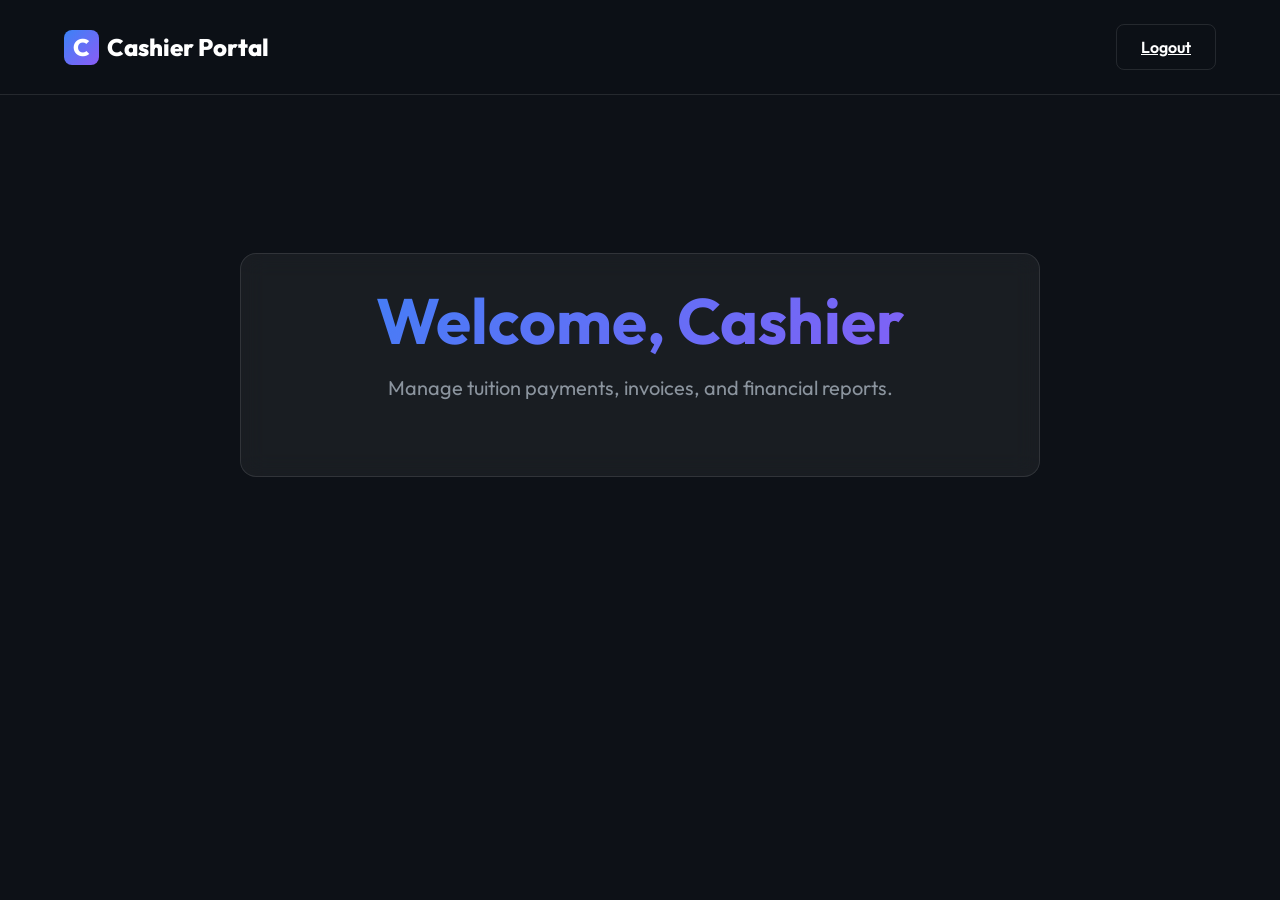
==== src/main/resources/static/html/cashier.html @ 08bd8ef0 "ozgarish" ====
<!DOCTYPE html>
<html lang="en">
<head>
    <meta charset="UTF-8">
    <meta name="viewport" content="width=device-width, initial-scale=1.0">
    <title>Cashier Dashboard | Ozone School</title>
    <link href="https://fonts.googleapis.com/css2?family=Outfit:wght@300;400;500;700;800&display=swap" rel="stylesheet">
    <link rel="stylesheet" href="../css/index.css">
</head>
<body>
<nav class="navbar">
    <div class="logo">
        <span class="logo-icon">C</span>
        Cashier Portal
    </div>
    <a href="../index.html" class="btn btn-outline">Logout</a>
</nav>
<main class="hero" style="min-height: 60vh; justify-content: center; text-align: center;">
    <div class="glass-card" style="width: 100%; max-width: 800px; animation: slideUp 0.6s ease-out;">
        <h1 class="text-gradient" style="margin-bottom: 1rem;">Welcome, Cashier</h1>
        <p>Manage tuition payments, invoices, and financial reports.</p>
    </div>
</main>
</body>
</html>
---- src/main/resources/static/css/index.css ----
:root {
    --bg-color: #0d1117;
    --text-primary: #ffffff;
    --text-secondary: #8b949e;
    --primary-color: #3b82f6;
    --primary-hover: #2563eb;
    --accent-color: #8b5cf6;
    --glass-bg: rgba(255, 255, 255, 0.05);
    --glass-border: rgba(255, 255, 255, 0.1);
    --font-main: 'Outfit', sans-serif;
}

* {
    margin: 0;
    padding: 0;
    box-sizing: border-box;
}

body {
    font-family: var(--font-main);
    background-color: var(--bg-color);
    color: var(--text-primary);
    min-height: 100vh;
    overflow-x: hidden;
    position: relative;
}

/* Background Gradients */
.blob {
    position: absolute;
    filter: blur(100px);
    z-index: -1;
    opacity: 0.5;
    animation: float 10s infinite alternate ease-in-out;
}

.shape-1 {
    top: -10%;
    left: -10%;
    width: 500px;
    height: 500px;
    background: radial-gradient(circle, var(--accent-color) 0%, transparent 70%);
}

.shape-2 {
    bottom: -10%;
    right: -10%;
    width: 600px;
    height: 600px;
    background: radial-gradient(circle, var(--primary-color) 0%, transparent 70%);
    animation-delay: -5s;
}

@keyframes float {
    0% { transform: translate(0, 0); }
    100% { transform: translate(50px, 50px); }
}

/* Navigation */
.navbar {
    display: flex;
    justify-content: space-between;
    align-items: center;
    padding: 1.5rem 5%;
    background: rgba(13, 17, 23, 0.8);
    backdrop-filter: blur(10px);
    border-bottom: 1px solid var(--glass-border);
    position: sticky;
    top: 0;
    z-index: 100;
}

.logo {
    font-size: 1.5rem;
    font-weight: 800;
    display: flex;
    align-items: center;
    gap: 0.5rem;
}

.logo-icon {
    background: linear-gradient(135deg, var(--primary-color), var(--accent-color));
    color: white;
    width: 35px;
    height: 35px;
    display: flex;
    align-items: center;
    justify-content: center;
    border-radius: 8px;
}

/* Buttons */
.btn {
    padding: 0.75rem 1.5rem;
    border-radius: 8px;
    font-family: var(--font-main);
    font-weight: 600;
    font-size: 1rem;
    cursor: pointer;
    transition: all 0.3s ease;
    border: none;
    outline: none;
}

.btn-primary {
    background: linear-gradient(135deg, var(--primary-color), var(--accent-color));
    color: white;
    box-shadow: 0 4px 15px rgba(59, 130, 246, 0.4);
}

.btn-primary:hover {
    transform: translateY(-2px);
    box-shadow: 0 6px 20px rgba(59, 130, 246, 0.6);
}

.btn-outline {
    background: transparent;
    border: 1px solid var(--glass-border);
    color: white;
}

.btn-outline:hover {
    background: var(--glass-bg);
    border-color: white;
}

.btn-ghost {
    background: transparent;
    color: var(--text-secondary);
}

.btn-ghost:hover {
    color: white;
}

.btn-block {
    width: 100%;
    padding: 1rem;
    margin-top: 1rem;
}

/* Hero Section */
.hero {
    display: flex;
    align-items: center;
    justify-content: space-between;
    padding: 5rem 5%;
    min-height: calc(100vh - 80px);
    gap: 4rem;
}

.hero-content {
    flex: 1;
    max-width: 600px;
    animation: slideUp 1s ease-out forwards;
}

.badge {
    display: inline-block;
    padding: 0.5rem 1rem;
    background: var(--glass-bg);
    border: 1px solid var(--glass-border);
    border-radius: 20px;
    font-size: 0.875rem;
    color: var(--primary-color);
    margin-bottom: 1.5rem;
}

.hero h1 {
    font-size: 4rem;
    line-height: 1.1;
    margin-bottom: 1.5rem;
}

.text-gradient {
    background: linear-gradient(135deg, var(--primary-color), var(--accent-color));
    -webkit-background-clip: text;
    -webkit-text-fill-color: transparent;
}

.hero p {
    font-size: 1.25rem;
    color: var(--text-secondary);
    margin-bottom: 2.5rem;
    line-height: 1.6;
}

.hero-actions {
    display: flex;
    gap: 1rem;
}

/* Glass Cards */
.glass-card {
    background: var(--glass-bg);
    backdrop-filter: blur(12px);
    -webkit-backdrop-filter: blur(12px);
    border: 1px solid var(--glass-border);
    border-radius: 16px;
    padding: 2rem;
}

.hero-image-container {
    flex: 1;
    position: relative;
    height: 400px;
    animation: fadeIn 1.2s ease-out forwards;
}

.main-hero-card {
    position: absolute;
    top: 50%;
    left: 50%;
    transform: translate(-50%, -50%);
    width: 350px;
    height: 250px;
    display: flex;
    flex-direction: column;
    justify-content: center;
    box-shadow: 0 20px 40px rgba(0,0,0,0.4);
    z-index: 2;
}

.card-header {
    font-size: 1.5rem;
    font-weight: 700;
    margin-bottom: 1rem;
}

.card-body {
    color: var(--text-secondary);
}

.stat-card {
    position: absolute;
    padding: 1.5rem;
    width: 200px;
    z-index: 3;
    animation: floating 4s infinite alternate ease-in-out;
}

.stat-card h3 {
    font-size: 2rem;
    background: linear-gradient(135deg, #34d399, #10b981);
    -webkit-background-clip: text;
    -webkit-text-fill-color: transparent;
}

.stat-card.stat-1 {
    top: 0;
    right: 0;
}

.stat-card.stat-2 {
    bottom: 0;
    left: 0;
    animation-delay: -2s;
}

/* Modal Styling */
.modal-overlay {
    position: fixed;
    top: 0;
    left: 0;
    width: 100%;
    height: 100%;
    background: rgba(0, 0, 0, 0.6);
    backdrop-filter: blur(5px);
    display: flex;
    align-items: center;
    justify-content: center;
    z-index: 1000;
    opacity: 0;
    pointer-events: none;
    transition: opacity 0.3s ease;
}

.modal-overlay.show {
    opacity: 1;
    pointer-events: all;
}

.modal-content {
    width: 100%;
    max-width: 450px;
    position: relative;
    transform: translateY(20px) scale(0.95);
    transition: all 0.3s ease;
    box-shadow: 0 25px 50px rgba(0,0,0,0.5);
    padding: 3rem 2.5rem;
}

.modal-overlay.show .modal-content {
    transform: translateY(0) scale(1);
}

.close-btn {
    position: absolute;
    top: 15px;
    right: 20px;
    background: none;
    border: none;
    color: var(--text-secondary);
    font-size: 1.5rem;
    cursor: pointer;
    transition: color 0.2s;
}

.close-btn:hover {
    color: white;
}

.modal-header {
    text-align: center;
    margin-bottom: 2rem;
}

.modal-header h2 {
    font-size: 2rem;
    margin-bottom: 0.5rem;
}

.modal-header p {
    color: var(--text-secondary);
}

.input-group {
    margin-bottom: 1.5rem;
}

.input-group label {
    display: block;
    margin-bottom: 0.5rem;
    font-size: 0.875rem;
    color: var(--text-secondary);
    font-weight: 500;
}

.input-group input, .input-group select {
    width: 100%;
    padding: 1rem;
    border-radius: 8px;
    background: rgba(0, 0, 0, 0.2);
    border: 1px solid var(--glass-border);
    color: white;
    font-family: var(--font-main);
    font-size: 1rem;
    transition: border-color 0.3s, box-shadow 0.3s;
}

.input-group input:focus, .input-group select:focus {
    outline: none;
    border-color: var(--primary-color);
    box-shadow: 0 0 0 2px rgba(59, 130, 246, 0.2);
}

.input-group select {
    appearance: none;
    cursor: pointer;
}

.custom-select {
    position: relative;
}

.custom-select::after {
    content: '▼';
    font-size: 0.8rem;
    color: var(--text-secondary);
    position: absolute;
    right: 1rem;
    top: 50%;
    transform: translateY(-50%);
    pointer-events: none;
}

/* Animations */
@keyframes slideUp {
    from { opacity: 0; transform: translateY(40px); }
    to { opacity: 1; transform: translateY(0); }
}

@keyframes fadeIn {
    from { opacity: 0; }
    to { opacity: 1; }
}

@keyframes floating {
    0% { transform: translateY(0); }
    100% { transform: translateY(-15px); }
}

/* Responsive */
@media (max-width: 768px) {
    .hero {
        flex-direction: column;
        text-align: center;
        padding-top: 3rem;
    }

    .hero h1 {
        font-size: 3rem;
    }

    .hero-actions {
        justify-content: center;
    }

    .hero-image-container {
        width: 100%;
        margin-top: 2rem;
    }
}
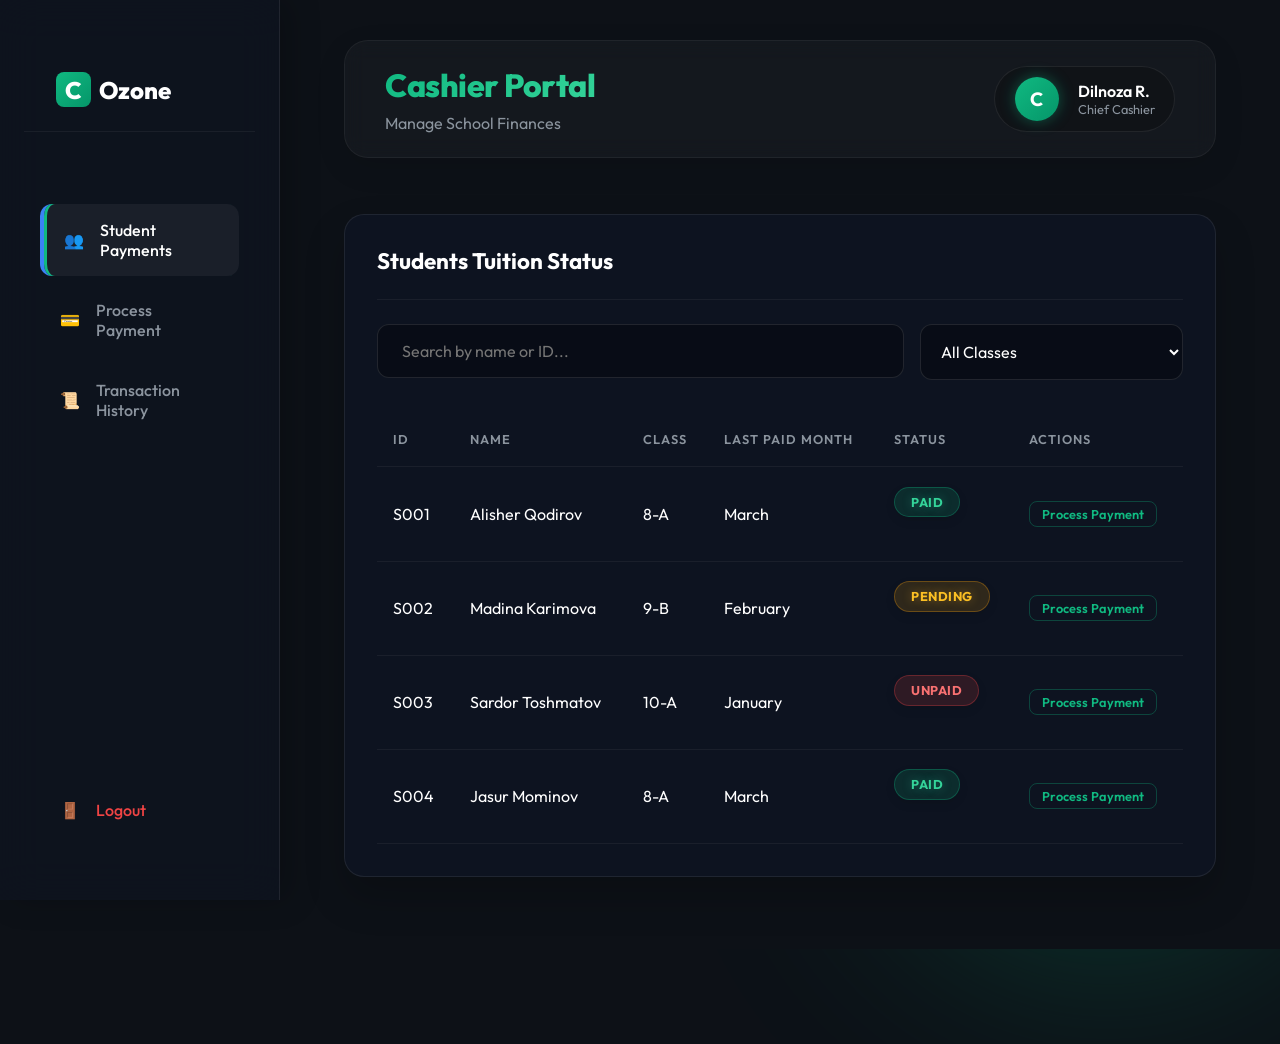
==== commit e7e24ceb: "full" ====
--- a/src/main/resources/static/html/cashier.html
+++ b/src/main/resources/static/html/cashier.html
@@ -6,20 +6,192 @@
     <title>Cashier Dashboard | Ozone School</title>
     <link href="https://fonts.googleapis.com/css2?family=Outfit:wght@300;400;500;700;800&display=swap" rel="stylesheet">
     <link rel="stylesheet" href="../css/index.css">
+    <link rel="stylesheet" href="../css/cashier.css">
+    <script src="../js/cashier.js" defer></script>
 </head>
 <body>
-<nav class="navbar">
-    <div class="logo">
-        <span class="logo-icon">C</span>
-        Cashier Portal
-    </div>
-    <a href="../index.html" class="btn btn-outline">Logout</a>
-</nav>
-<main class="hero" style="min-height: 60vh; justify-content: center; text-align: center;">
-    <div class="glass-card" style="width: 100%; max-width: 800px; animation: slideUp 0.6s ease-out;">
-        <h1 class="text-gradient" style="margin-bottom: 1rem;">Welcome, Cashier</h1>
-        <p>Manage tuition payments, invoices, and financial reports.</p>
-    </div>
-</main>
+
+<!-- Background decorative elements -->
+<div class="blob shape-1" style="background: radial-gradient(circle, #10b981 0%, transparent 70%);"></div>
+<div class="blob shape-2" style="background: radial-gradient(circle, #059669 0%, transparent 70%);"></div>
+
+<div class="dashboard-layout">
+
+    <!-- Sidebar -->
+    <aside class="sidebar">
+        <div class="sidebar-header">
+            <div class="logo">
+                <span class="logo-icon" style="background: linear-gradient(135deg, #10b981, #059669);">C</span>
+                Ozone
+            </div>
+        </div>
+        <nav class="sidebar-nav">
+            <a href="#" class="nav-item active" data-section="student-payments">
+                <span>👥</span> Student Payments
+            </a>
+            <a href="#" class="nav-item" data-section="process-payment">
+                <span>💳</span> Process Payment
+            </a>
+            <a href="#" class="nav-item" data-section="transaction-history">
+                <span>📜</span> Transaction History
+            </a>
+            <a href="../index.html" class="nav-item" style="margin-top: auto; color: #ef4444;">
+                <span>🚪</span> Logout
+            </a>
+        </nav>
+    </aside>
+
+    <!-- Main Content -->
+    <main class="main-content">
+        <header class="dashboard-header">
+            <div>
+                <h2 class="text-gradient" style="background: linear-gradient(135deg, #10b981, #34d399); -webkit-background-clip: text; background-clip: text; -webkit-text-fill-color: transparent;">Cashier Portal</h2>
+                <p style="color: var(--text-secondary); margin-top: 0.5rem;">Manage School Finances</p>
+            </div>
+            <div class="user-profile">
+                <div class="avatar" style="background: linear-gradient(135deg, #10b981, #059669);">C</div>
+                <div>
+                    <div style="font-weight: 600;">Dilnoza R.</div>
+                    <div style="font-size: 0.8rem; color: var(--text-secondary);">Chief Cashier</div>
+                </div>
+            </div>
+        </header>
+
+        <!-- Student Payments Section -->
+        <section id="student-payments" class="section-content active">
+            <div class="table-container">
+                <div class="table-header">
+                    <h3>Students Tuition Status</h3>
+                </div>
+
+                <div style="display: flex; gap: 1rem; margin-bottom: 2rem;">
+                    <div style="flex: 2;">
+                        <input type="text" id="studentSearchInput" class="search-bar" style="margin-bottom: 0;" placeholder="Search by name or ID..." onkeyup="filterPayments()">
+                    </div>
+                    <div style="flex: 1;">
+                        <select id="classFilter" class="search-bar" style="margin-bottom: 0; padding: 1rem; cursor: pointer;" onchange="filterPayments()">
+                            <option value="all">All Classes</option>
+                            <!-- Populated by JS -->
+                        </select>
+                    </div>
+                </div>
+
+                <table class="data-table">
+                    <thead>
+                    <tr>
+                        <th>ID</th>
+                        <th>Name</th>
+                        <th>Class</th>
+                        <th>Last Paid Month</th>
+                        <th>Status</th>
+                        <th>Actions</th>
+                    </tr>
+                    </thead>
+                    <tbody id="paymentTableBody">
+                    <!-- Populated by JS -->
+                    </tbody>
+                </table>
+            </div>
+        </section>
+
+        <!-- Process Payment Section -->
+        <section id="process-payment" class="section-content">
+            <div class="payment-grid">
+                <div class="action-card">
+                    <div class="table-header">
+                        <h3>Process New Payment</h3>
+                    </div>
+
+                    <div class="student-card" id="selectedStudentInfo">
+                        <div>
+                            <h4 id="selectedStudentName" style="color: white; font-size: 1.1rem; margin-bottom: 0.3rem;">No student selected</h4>
+                            <p id="selectedStudentClass" style="color: var(--text-secondary); font-size: 0.9rem;">Please select a student from the list first</p>
+                        </div>
+                        <div style="font-size: 2rem;">👤</div>
+                    </div>
+
+                    <form id="paymentForm">
+                        <div class="input-group">
+                            <label>Payment Amount (UZS)</label>
+                            <input type="text" id="paymentAmount" value="2,000,000" readonly style="color: #cbd5e1; cursor: not-allowed; opacity: 0.8;">
+                        </div>
+
+                        <div class="input-group">
+                            <label>Month to Pay</label>
+                            <div class="custom-select">
+                                <select id="paymentMonth">
+                                    <option value="" disabled selected>Select month...</option>
+                                    <option value="January">January</option>
+                                    <option value="February">February</option>
+                                    <option value="March">March</option>
+                                    <option value="April">April</option>
+                                    <option value="May">May</option>
+                                    <option value="September">September</option>
+                                    <option value="October">October</option>
+                                    <option value="November">November</option>
+                                    <option value="December">December</option>
+                                </select>
+                            </div>
+                        </div>
+
+                        <div class="input-group">
+                            <label>Payment Method</label>
+                            <div class="custom-select">
+                                <select id="paymentMethod">
+                                    <option value="Cash">Cash</option>
+                                    <option value="Card (Terminal)">Card (Terminal)</option>
+                                    <option value="Payme / Click">Payme / Click</option>
+                                </select>
+                            </div>
+                        </div>
+
+                        <button type="button" class="btn btn-primary" style="width: 100%; margin-top: 1rem;" onclick="submitPayment()">Confirm Payment</button>
+                    </form>
+                </div>
+
+                <div class="action-card">
+                    <div class="table-header">
+                        <h3>Payment Summary</h3>
+                    </div>
+                    <div style="display: flex; flex-direction: column; gap: 1.5rem;">
+                        <div style="background: rgba(0,0,0,0.2); padding: 1.5rem; border-radius: 12px; border-left: 4px solid #10b981;">
+                            <p style="color: var(--text-secondary); font-size: 0.9rem; margin-bottom: 0.5rem;">Total Collected Today</p>
+                            <h3 style="color: white; font-size: 1.8rem;">16,000,000 <span style="font-size: 1rem; color: var(--text-secondary);">UZS</span></h3>
+                        </div>
+                        <div style="background: rgba(0,0,0,0.2); padding: 1.5rem; border-radius: 12px; border-left: 4px solid #f59e0b;">
+                            <p style="color: var(--text-secondary); font-size: 0.9rem; margin-bottom: 0.5rem;">Pending Payments (Current Month)</p>
+                            <h3 style="color: white; font-size: 1.8rem;">42 <span style="font-size: 1rem; color: var(--text-secondary);">Students</span></h3>
+                        </div>
+                    </div>
+                </div>
+            </div>
+        </section>
+
+        <!-- Transaction History Section -->
+        <section id="transaction-history" class="section-content">
+            <div class="table-container">
+                <div class="table-header">
+                    <h3>Recent Transactions</h3>
+                </div>
+                <table class="data-table">
+                    <thead>
+                    <tr>
+                        <th>Transaction ID</th>
+                        <th>Date</th>
+                        <th>Student Name</th>
+                        <th>Class</th>
+                        <th>Month Paid</th>
+                        <th>Amount (UZS)</th>
+                    </tr>
+                    </thead>
+                    <tbody id="transactionTableBody">
+                    <!-- Populated by JS -->
+                    </tbody>
+                </table>
+            </div>
+        </section>
+
+    </main>
+</div>
 </body>
 </html>
--- a/src/main/resources/static/css/index.css
+++ b/src/main/resources/static/css/index.css
@@ -175,6 +175,7 @@
 .text-gradient {
     background: linear-gradient(135deg, var(--primary-color), var(--accent-color));
     -webkit-background-clip: text;
+    background-clip: text;
     -webkit-text-fill-color: transparent;
 }
 
@@ -243,6 +244,7 @@
     font-size: 2rem;
     background: linear-gradient(135deg, #34d399, #10b981);
     -webkit-background-clip: text;
+    background-clip: text;
     -webkit-text-fill-color: transparent;
 }
 
@@ -411,3 +413,270 @@
         margin-top: 2rem;
     }
 }
+
+/* Dashboard Layout Structure */
+.dashboard-layout {
+    display: flex;
+    min-height: 100vh;
+    background-color: var(--bg-color);
+}
+
+/* Sidebar Styling */
+.sidebar {
+    width: 280px;
+    background: rgba(13, 17, 23, 0.95);
+    border-right: 1px solid var(--glass-border);
+    backdrop-filter: blur(10px);
+    padding: 2rem 1.5rem;
+    display: flex;
+    flex-direction: column;
+    position: fixed;
+    height: 100vh;
+    z-index: 50;
+}
+
+.sidebar-header {
+    margin-bottom: 2.5rem;
+}
+
+.sidebar-nav {
+    flex: 1;
+    display: flex;
+    flex-direction: column;
+    gap: 0.5rem;
+}
+
+.nav-item {
+    padding: 1rem 1.5rem;
+    border-radius: 8px;
+    color: var(--text-secondary);
+    text-decoration: none;
+    font-weight: 500;
+    transition: all 0.3s ease;
+    display: flex;
+    align-items: center;
+    gap: 1rem;
+}
+
+.nav-item:hover, .nav-item.active {
+    background: var(--glass-bg);
+    color: white;
+    box-shadow: 0 4px 15px rgba(0, 0, 0, 0.2);
+}
+
+.nav-item.active {
+    border-left: 4px solid var(--primary-color);
+}
+
+/* Main Content Styling */
+.main-content {
+    flex: 1;
+    margin-left: 280px;
+    padding: 2rem 3rem;
+    overflow-y: auto;
+}
+
+.dashboard-header {
+    display: flex;
+    justify-content: space-between;
+    align-items: center;
+    margin-bottom: 3rem;
+}
+
+.user-profile {
+    display: flex;
+    align-items: center;
+    gap: 1rem;
+}
+
+.avatar {
+    width: 45px;
+    height: 45px;
+    border-radius: 50%;
+    background: linear-gradient(135deg, var(--accent-color), var(--primary-color));
+    display: flex;
+    align-items: center;
+    justify-content: center;
+    font-weight: bold;
+    font-size: 1.2rem;
+    color: white;
+}
+
+/* Dashboard Grid Component */
+.dashboard-grid {
+    display: grid;
+    grid-template-columns: repeat(auto-fill, minmax(300px, 1fr));
+    gap: 2rem;
+    margin-bottom: 2rem;
+}
+
+/* Stats Cards Container */
+.stats-container {
+    display: grid;
+    grid-template-columns: repeat(4, 1fr);
+    gap: 1.5rem;
+    margin-bottom: 3rem;
+}
+
+.stat-box {
+    padding: 1.5rem;
+    background: var(--glass-bg);
+    border: 1px solid var(--glass-border);
+    border-radius: 12px;
+    backdrop-filter: blur(10px);
+    transition: transform 0.3s;
+}
+
+.stat-box:hover {
+    transform: translateY(-5px);
+    border-color: rgba(255, 255, 255, 0.2);
+}
+
+.stat-box h4 {
+    color: var(--text-secondary);
+    font-weight: 500;
+    margin-bottom: 0.5rem;
+    font-size: 0.9rem;
+}
+
+.stat-box .amount {
+    font-size: 2rem;
+    font-weight: 700;
+    color: white;
+}
+
+/* Table Styling */
+.table-container {
+    background: var(--glass-bg);
+    border: 1px solid var(--glass-border);
+    border-radius: 12px;
+    padding: 1.5rem;
+    overflow-x: auto;
+    margin-bottom: 2rem;
+}
+
+.table-header {
+    display: flex;
+    justify-content: space-between;
+    align-items: center;
+    margin-bottom: 1.5rem;
+}
+
+table {
+    width: 100%;
+    border-collapse: collapse;
+}
+
+th, td {
+    padding: 1.25rem 1rem;
+    text-align: left;
+    border-bottom: 1px solid var(--glass-border);
+}
+
+th {
+    color: var(--text-secondary);
+    font-weight: 500;
+    font-size: 0.85rem;
+    text-transform: uppercase;
+    letter-spacing: 0.05em;
+}
+
+tr:hover td {
+    background: rgba(255, 255, 255, 0.02);
+}
+
+.badge-status {
+    padding: 0.35rem 0.75rem;
+    border-radius: 20px;
+    font-size: 0.75rem;
+    font-weight: 600;
+}
+
+.status-success {
+    background: rgba(16, 185, 129, 0.2);
+    color: #34d399;
+    border: 1px solid rgba(16, 185, 129, 0.3);
+}
+
+.status-warning {
+    background: rgba(245, 158, 11, 0.2);
+    color: #fbbf24;
+    border: 1px solid rgba(245, 158, 11, 0.3);
+}
+
+.status-click {
+    background: rgba(59, 130, 246, 0.2);
+    color: #60a5fa;
+    border: 1px solid rgba(59, 130, 246, 0.3);
+}
+
+.status-paynet {
+    background: rgba(139, 92, 246, 0.2);
+    color: #a78bfa;
+    border: 1px solid rgba(139, 92, 246, 0.3);
+}
+
+.status-cash {
+    background: rgba(16, 185, 129, 0.2);
+    color: #34d399;
+    border: 1px solid rgba(16, 185, 129, 0.3);
+}
+
+/* Forms inside Dashboard */
+.form-grid {
+    display: grid;
+    grid-template-columns: 1fr 1fr;
+    gap: 1.5rem;
+}
+
+.search-bar {
+    position: relative;
+    width: 300px;
+}
+
+.search-bar input {
+    width: 100%;
+    padding: 0.75rem 1rem 0.75rem 2.5rem;
+    background: rgba(0, 0, 0, 0.2);
+    border: 1px solid var(--glass-border);
+    border-radius: 8px;
+    color: white;
+    font-family: var(--font-main);
+}
+
+.search-bar input:focus {
+    outline: none;
+    border-color: var(--primary-color);
+}
+
+.search-bar::before {
+    content: '🔍';
+    position: absolute;
+    left: 0.8rem;
+    top: 50%;
+    transform: translateY(-50%);
+    color: var(--text-secondary);
+    font-size: 0.9rem;
+}
+
+/* Chart Container */
+.chart-card {
+    background: var(--glass-bg);
+    border: 1px solid var(--glass-border);
+    border-radius: 12px;
+    padding: 1.5rem;
+    height: 350px;
+    display: flex;
+    flex-direction: column;
+}
+
+.chart-card canvas {
+    flex: 1;
+    width: 100% !important;
+}
+
+/* Action Buttons inside Table */
+.btn-sm {
+    padding: 0.4rem 0.8rem;
+    font-size: 0.8rem;
+}
--- a/src/main/resources/static/css/cashier.css
+++ b/src/main/resources/static/css/cashier.css
@@ -0,0 +1,312 @@
+/* Cashier Portal Styling */
+
+.dashboard-layout {
+    display: flex;
+    min-height: 100vh;
+}
+
+/* Sidebar Styling */
+.sidebar {
+    width: 280px;
+    background: rgba(15, 23, 42, 0.4);
+    backdrop-filter: blur(20px);
+    -webkit-backdrop-filter: blur(20px);
+    border-right: 1px solid rgba(255, 255, 255, 0.08);
+    display: flex;
+    flex-direction: column;
+    box-shadow: 10px 0 30px rgba(0, 0, 0, 0.2);
+    z-index: 10;
+}
+
+.sidebar-header {
+    padding: 2.5rem 2rem 1.5rem;
+    border-bottom: 1px solid rgba(255, 255, 255, 0.05);
+}
+
+.sidebar-nav {
+    padding: 2rem 1rem;
+    flex: 1;
+    display: flex;
+    flex-direction: column;
+    gap: 0.5rem;
+}
+
+.nav-item {
+    padding: 1rem 1.25rem;
+    color: var(--text-secondary);
+    text-decoration: none;
+    display: flex;
+    align-items: center;
+    gap: 1rem;
+    border-radius: 12px;
+    transition: all 0.4s cubic-bezier(0.4, 0, 0.2, 1);
+    cursor: pointer;
+    font-weight: 500;
+    position: relative;
+    overflow: hidden;
+}
+
+.nav-item::before {
+    content: '';
+    position: absolute;
+    top: 0; left: 0; right: 0; bottom: 0;
+    background: linear-gradient(90deg, rgba(var(--primary-color-rgb), 0.1), transparent);
+    opacity: 0;
+    transition: opacity 0.4s;
+    z-index: 0;
+}
+
+.nav-item * {
+    position: relative;
+    z-index: 1;
+}
+
+.nav-item:hover {
+    color: white;
+    transform: translateX(5px);
+}
+
+.nav-item.active {
+    background: rgba(255, 255, 255, 0.05);
+    color: white;
+    box-shadow: inset 3px 0 0 #10b981; /* Emerald accent for cashier */
+}
+
+.nav-item.active::before {
+    opacity: 1;
+}
+
+/* Main Content area */
+.main-content {
+    flex: 1;
+    padding: 2.5rem 4rem;
+    overflow-y: auto;
+    position: relative;
+}
+
+.dashboard-header {
+    display: flex;
+    justify-content: space-between;
+    align-items: center;
+    margin-bottom: 3.5rem;
+    background: rgba(255, 255, 255, 0.03);
+    padding: 1.5rem 2.5rem;
+    border-radius: 24px;
+    border: 1px solid rgba(255, 255, 255, 0.05);
+    backdrop-filter: blur(10px);
+    box-shadow: 0 10px 30px rgba(0, 0, 0, 0.1);
+}
+
+.dashboard-header h2 {
+    font-size: 2rem;
+    font-weight: 800;
+    letter-spacing: -0.5px;
+}
+
+.user-profile {
+    display: flex;
+    align-items: center;
+    gap: 1.2rem;
+    background: rgba(0, 0, 0, 0.2);
+    padding: 0.6rem 1.2rem;
+    border-radius: 50px;
+    border: 1px solid rgba(255, 255, 255, 0.08);
+    transition: all 0.3s ease;
+}
+
+.avatar {
+    width: 44px;
+    height: 44px;
+    border-radius: 50%;
+    display: flex;
+    align-items: center;
+    justify-content: center;
+    font-size: 1.2rem;
+    box-shadow: 0 0 15px rgba(16, 185, 129, 0.4);
+}
+
+.section-content {
+    display: none;
+    animation: scaleUp 0.5s cubic-bezier(0.16, 1, 0.3, 1) forwards;
+    opacity: 0;
+}
+
+.section-content.active {
+    display: block;
+}
+
+/* Cards & Tables */
+.table-container, .action-card {
+    background: rgba(15, 23, 42, 0.5);
+    backdrop-filter: blur(16px);
+    -webkit-backdrop-filter: blur(16px);
+    border: 1px solid rgba(255, 255, 255, 0.08);
+    border-radius: 20px;
+    padding: 2rem;
+    box-shadow: 0 20px 40px rgba(0, 0, 0, 0.2);
+    margin-bottom: 2rem;
+    transition: transform 0.3s ease, box-shadow 0.3s ease;
+}
+
+.table-header {
+    border-bottom: 1px solid rgba(255, 255, 255, 0.05);
+    padding-bottom: 1.5rem;
+    margin-bottom: 1.5rem;
+}
+
+.table-header h3 {
+    font-size: 1.4rem;
+    font-weight: 700;
+    color: white;
+}
+
+.data-table {
+    width: 100%;
+    border-collapse: separate;
+    border-spacing: 0;
+}
+
+.data-table th, .data-table td {
+    padding: 1.2rem 1rem;
+    text-align: left;
+    border-bottom: 1px solid rgba(255, 255, 255, 0.05);
+}
+
+.data-table th {
+    font-weight: 600;
+    color: var(--text-secondary);
+    text-transform: uppercase;
+    font-size: 0.8rem;
+    letter-spacing: 1px;
+}
+
+.data-table tbody tr {
+    transition: all 0.3s ease;
+}
+
+.data-table tbody tr:hover {
+    background: rgba(255, 255, 255, 0.03);
+    transform: scale(1.01);
+}
+
+.badge {
+    padding: 0.4rem 1rem;
+    border-radius: 50px;
+    font-size: 0.8rem;
+    font-weight: 700;
+    letter-spacing: 0.5px;
+    text-transform: uppercase;
+    box-shadow: 0 4px 10px rgba(0, 0, 0, 0.1);
+}
+
+.badge-success { background: rgba(16, 185, 129, 0.15); color: #34d399; border: 1px solid rgba(16, 185, 129, 0.3); text-shadow: 0 0 10px rgba(52, 211, 153, 0.4); }
+.badge-warning { background: rgba(245, 158, 11, 0.15); color: #fbbf24; border: 1px solid rgba(245, 158, 11, 0.3); text-shadow: 0 0 10px rgba(251, 191, 36, 0.4); }
+.badge-danger { background: rgba(239, 68, 68, 0.15); color: #f87171; border: 1px solid rgba(239, 68, 68, 0.3); }
+
+/* Payment Dashboard Grid */
+.payment-grid {
+    display: flex;
+    gap: 2rem;
+    align-items: flex-start;
+}
+
+.payment-grid > div {
+    flex: 1;
+}
+
+/* Animations */
+@keyframes scaleUp {
+    0% { opacity: 0; transform: scale(0.95) translateY(10px); }
+    100% { opacity: 1; transform: scale(1) translateY(0); }
+}
+
+.btn-primary {
+    padding: 1rem 2rem;
+    font-size: 1.1rem;
+    letter-spacing: 0.5px;
+    border-radius: 12px;
+    background: linear-gradient(135deg, #10b981, #059669); /* Cashier green motif */
+    transition: all 0.3s ease;
+    box-shadow: 0 10px 20px rgba(16, 185, 129, 0.3);
+    color: white;
+    border: none;
+    cursor: pointer;
+    font-weight: 600;
+}
+
+.btn-primary:hover {
+    transform: translateY(-3px) scale(1.02);
+    box-shadow: 0 15px 25px rgba(16, 185, 129, 0.4);
+}
+
+.btn-outline {
+    border-radius: 8px;
+    padding: 0.5rem 1rem;
+    border: 1px solid rgba(255, 255, 255, 0.2);
+    background: transparent;
+    color: white;
+    transition: all 0.3s;
+    cursor: pointer;
+}
+
+.btn-outline:hover {
+    background: rgba(255, 255, 255, 0.1);
+    transform: translateY(-2px);
+}
+
+.search-bar {
+    width: 100%;
+    padding: 1rem 1.5rem;
+    border-radius: 12px;
+    background: rgba(0, 0, 0, 0.3);
+    border: 1px solid rgba(255, 255, 255, 0.1);
+    color: white;
+    font-family: inherit;
+    font-size: 1rem;
+    margin-bottom: 2rem;
+    transition: all 0.3s ease;
+}
+
+.search-bar:focus {
+    outline: none;
+    border-color: #10b981;
+    box-shadow: 0 0 0 4px rgba(16, 185, 129, 0.15);
+}
+
+.input-group {
+    margin-bottom: 1.5rem;
+}
+
+.input-group label {
+    display: block;
+    margin-bottom: 0.8rem;
+    color: #cbd5e1;
+    font-size: 0.95rem;
+}
+
+.input-group select, .input-group input {
+    width: 100%;
+    background: rgba(0, 0, 0, 0.25);
+    border: 1px solid rgba(255, 255, 255, 0.1);
+    padding: 1.2rem;
+    border-radius: 12px;
+    color: white;
+    font-size: 1rem;
+}
+
+.input-group select:focus, .input-group input:focus {
+    outline: none;
+    border-color: #10b981;
+    box-shadow: 0 0 0 4px rgba(16, 185, 129, 0.15);
+}
+
+.student-card {
+    background: rgba(0,0,0,0.2);
+    padding: 1rem;
+    border-radius: 12px;
+    border: 1px solid rgba(255,255,255,0.05);
+    margin-bottom: 1rem;
+    display: flex;
+    justify-content: space-between;
+    align-items: center;
+}
